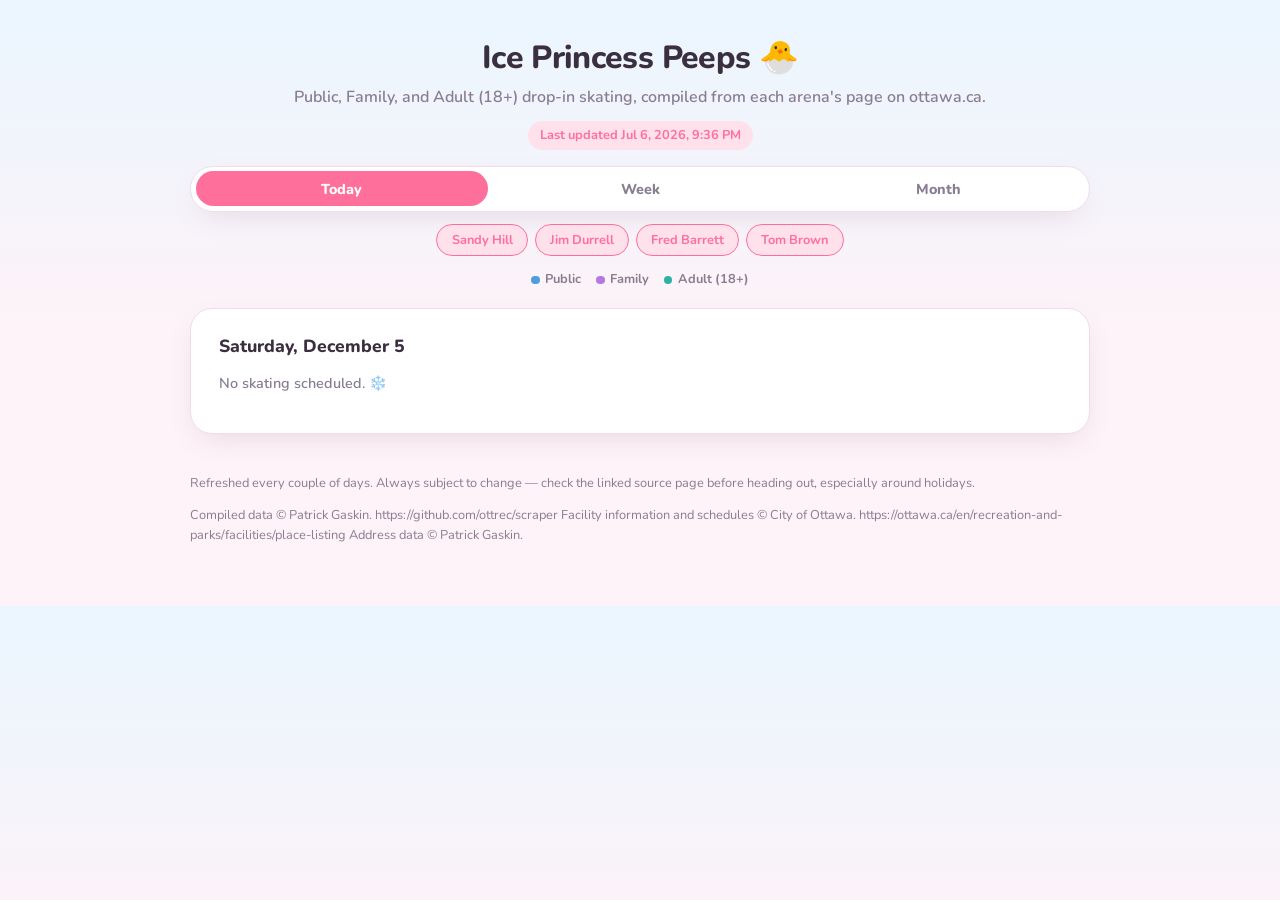
==== index.html @ bae4fd9f "Add rink filter persistence, shareable day links, and PWA install support - Rink filter selections a" ====
<!DOCTYPE html>
<html lang="en">
<head>
<meta charset="UTF-8">
<meta name="viewport" content="width=device-width, initial-scale=1.0">
<title>Ottawa Public Skating Schedule</title>
<link rel="icon" href="data:image/svg+xml,%3Csvg xmlns='http://www.w3.org/2000/svg' viewBox='0 0 100 100'%3E%3Ctext y='.9em' font-size='90'%3E%E2%9B%B8%EF%B8%8F%3C/text%3E%3C/svg%3E">
<link rel="manifest" href="manifest.webmanifest">
<link rel="apple-touch-icon" href="icon-192.png">
<meta name="theme-color" content="#ff6f9c">
<meta name="apple-mobile-web-app-capable" content="yes">
<meta name="apple-mobile-web-app-status-bar-style" content="default">
<meta name="apple-mobile-web-app-title" content="Ice Princess Peeps">
<link rel="preconnect" href="https://fonts.googleapis.com">
<link rel="preconnect" href="https://fonts.gstatic.com" crossorigin>
<link href="https://fonts.googleapis.com/css2?family=Nunito:wght@400;600;700;800&display=swap" rel="stylesheet">
<link rel="stylesheet" href="style.css">
</head>
<body>
  <header>
    <div class="title-row">
      <h1>Ice Princess Peeps 🐣</h1>
    </div>
    <p class="subtitle">Public, Family, and Adult (18+) drop-in skating, compiled from each arena's page on ottawa.ca.</p>
    <p id="generated-at" class="generated-at"></p>
  </header>

  <div class="controls">
    <div class="tabs" id="tabs" role="tablist">
      <button class="tab" data-view="today" role="tab">Today</button>
      <button class="tab" data-view="week" role="tab">Week</button>
      <button class="tab" data-view="month" role="tab">Month</button>
    </div>
    <div class="rink-filters" id="rink-filters"></div>
  </div>

  <div class="nav-row" id="nav-row">
    <button class="nav-btn" id="nav-prev" aria-label="Previous">&#8249;</button>
    <span class="nav-label" id="nav-label"></span>
    <button class="nav-btn" id="nav-next" aria-label="Next">&#8250;</button>
  </div>

  <div class="legend" id="legend"></div>

  <main id="calendar"></main>

  <div class="day-detail hidden" id="day-detail"></div>

  <footer>
    <p>Refreshed every couple of days. Always subject to change &mdash;
       check the linked source page before heading out, especially around holidays.</p>
    <p id="attribution"></p>
  </footer>

  <script src="app.js"></script>
</body>
</html>
---- style.css ----
:root {
  --bg: #fdf3f8;
  --bg-accent: #eaf6ff;
  --card-bg: #ffffff;
  --text: #3a2e3f;
  --muted: #8a7d92;
  --border: #f0dced;
  --accent: #ff6f9c;
  --accent-soft: #ffe1ec;
  --stale: #c98a1c;
  --error: #e0567c;
  --shadow: 0 10px 30px -12px rgba(154, 92, 130, 0.25);

  --public: #4f9dde;
  --public-bg: #e4f2fd;
  --family: #b678e0;
  --family-bg: #f3e6fb;
  --adult: #2bb3a3;
  --adult-bg: #e0f7f3;
}

@media (prefers-color-scheme: dark) {
  :root {
    --bg: #221a25;
    --bg-accent: #201f2b;
    --card-bg: #2c2331;
    --text: #f2e9f4;
    --muted: #b3a3ba;
    --border: #40323f;
    --accent: #ff8fb3;
    --accent-soft: #4a2f3d;
    --stale: #ecc161;
    --error: #ff8fa8;
    --shadow: 0 10px 30px -12px rgba(0, 0, 0, 0.45);

    --public: #7cc2ff;
    --public-bg: #253347;
    --family: #d3a1f2;
    --family-bg: #392b47;
    --adult: #6bddc9;
    --adult-bg: #1f3c39;
  }
}

* {
  box-sizing: border-box;
}

body {
  margin: 0;
  padding: 0 1rem 3rem;
  background: linear-gradient(180deg, var(--bg-accent), var(--bg) 320px);
  color: var(--text);
  font-family: "Nunito", -apple-system, BlinkMacSystemFont, "Segoe UI", Roboto, Helvetica, Arial, sans-serif;
  line-height: 1.5;
}

header {
  max-width: 900px;
  margin: 0 auto;
  padding: 2.5rem 0 1rem;
  text-align: center;
}

.title-row {
  display: flex;
  align-items: center;
  justify-content: center;
  gap: 0.6rem;
}

h1 {
  margin: 0;
  font-size: 2rem;
  font-weight: 800;
  letter-spacing: -0.02em;
  line-height: 1.15;
}

.subtitle {
  margin: 0.5rem 0 0;
  color: var(--muted);
  font-weight: 600;
}

.generated-at {
  display: inline-block;
  margin: 0.75rem 0 0;
  font-size: 0.8rem;
  font-weight: 700;
  color: var(--accent);
  background: var(--accent-soft);
  padding: 0.3rem 0.75rem;
  border-radius: 999px;
}

main {
  max-width: 900px;
  margin: 0 auto;
}

.controls {
  max-width: 900px;
  margin: 0 auto 1rem;
  display: flex;
  flex-direction: column;
  align-items: stretch;
  gap: 0.75rem;
}

.tabs {
  display: flex;
  justify-content: center;
  gap: 0.4rem;
  background: var(--card-bg);
  border: 1px solid var(--border);
  border-radius: 999px;
  padding: 0.3rem;
  box-shadow: var(--shadow);
}

.tab {
  flex: 1;
  border: none;
  background: transparent;
  color: var(--muted);
  font-family: inherit;
  font-weight: 800;
  font-size: 0.9rem;
  padding: 0.45rem 1.1rem;
  border-radius: 999px;
  cursor: pointer;
}

.tab.active {
  color: #fff;
  background: var(--accent);
}

.rink-filters {
  display: flex;
  flex-wrap: wrap;
  justify-content: center;
  gap: 0.4rem;
}

.rink-chip {
  border: 1px solid var(--border);
  background: var(--card-bg);
  color: var(--muted);
  font-family: inherit;
  font-weight: 700;
  font-size: 0.8rem;
  padding: 0.4rem 0.9rem;
  border-radius: 999px;
  cursor: pointer;
}

.rink-chip.active {
  color: var(--accent);
  border-color: var(--accent);
  background: var(--accent-soft);
}

.nav-row {
  max-width: 900px;
  margin: 0 auto 0.75rem;
  display: flex;
  align-items: center;
  justify-content: center;
  gap: 1rem;
}

.nav-row.hidden {
  display: none;
}

.nav-btn {
  border: 1px solid var(--border);
  background: var(--card-bg);
  color: var(--text);
  width: 2.1rem;
  height: 2.1rem;
  border-radius: 50%;
  font-size: 1.1rem;
  cursor: pointer;
  line-height: 1;
}

.nav-label {
  font-weight: 800;
  min-width: 11rem;
  text-align: center;
}

.legend {
  max-width: 900px;
  margin: 0 auto 1.25rem;
  display: flex;
  flex-wrap: wrap;
  justify-content: center;
  gap: 0.3rem 0.9rem;
  font-size: 0.8rem;
  font-weight: 700;
  color: var(--muted);
  line-height: 1.2;
}

.legend-item {
  display: inline-flex;
  align-items: center;
  gap: 0.35rem;
}

.dot {
  display: inline-block;
  width: 0.55rem;
  height: 0.55rem;
  border-radius: 50%;
  flex: 0 0 auto;
}

.dot.public { background: var(--public); }
.dot.family { background: var(--family); }
.dot.adult  { background: var(--adult); }

.cal-grid {
  background: var(--card-bg);
  border: 1px solid var(--border);
  border-radius: 22px;
  overflow: hidden;
  box-shadow: var(--shadow);
}

.cal-headrow,
.cal-body {
  display: grid;
  grid-template-columns: repeat(7, minmax(0, 1fr));
}

.cal-headcell {
  padding: 0.6rem 0.4rem;
  text-align: center;
  font-size: 0.75rem;
  font-weight: 800;
  color: var(--muted);
  text-transform: uppercase;
  letter-spacing: 0.03em;
  border-bottom: 1px solid var(--border);
}

.cal-cell {
  min-width: 0;
  min-height: 5.5rem;
  padding: 0.4rem 0.3rem;
  border-right: 1px solid var(--border);
  border-bottom: 1px solid var(--border);
  cursor: pointer;
  overflow: hidden;
}

.cal-cell:hover,
.cal-cell:focus-visible {
  background: var(--bg-accent);
}

.cal-cell:focus-visible {
  outline: 2px solid var(--accent);
  outline-offset: -2px;
}

.cal-grid.week .cal-cell {
  min-height: 8rem;
}

.cal-cell:nth-child(7n) {
  border-right: none;
}

.cal-cell.muted {
  background: var(--bg-accent);
  opacity: 0.55;
}

.cal-cell.today {
  background: var(--accent-soft);
}

.cal-cell.selected {
  box-shadow: inset 0 0 0 2px var(--accent);
}

.cal-daynum {
  display: block;
  font-size: 0.8rem;
  font-weight: 800;
}

.cal-events {
  display: flex;
  flex-direction: column;
  gap: 0.2rem;
  margin-top: 0.25rem;
  min-width: 0;
}

.cal-event {
  display: flex;
  align-items: center;
  gap: 0.3rem;
  font-size: 0.72rem;
  font-weight: 700;
  min-width: 0;
  overflow: hidden;
  white-space: nowrap;
}

.cal-time {
  flex: 0 0 auto;
  overflow: hidden;
  text-overflow: ellipsis;
}

.cal-rink {
  min-width: 0;
  overflow: hidden;
  text-overflow: ellipsis;
  white-space: nowrap;
}

@media (max-width: 640px) {
  .cal-rink {
    display: none;
  }
}

.today-view {
  background: var(--card-bg);
  border: 1px solid var(--border);
  border-radius: 22px;
  padding: 1.5rem 1.75rem;
  box-shadow: var(--shadow);
}

.today-date {
  margin: 0 0 0.5rem;
  font-weight: 800;
  font-size: 1.1rem;
}

.day-detail-header {
  display: flex;
  align-items: center;
  justify-content: space-between;
  gap: 0.75rem;
}

.day-detail-header .today-date {
  margin: 0 0 0.5rem;
}

.share-btn {
  flex: 0 0 auto;
  border: 1px solid var(--border);
  background: var(--bg-accent);
  color: var(--text);
  font-family: inherit;
  font-weight: 700;
  font-size: 0.75rem;
  padding: 0.35rem 0.75rem;
  border-radius: 999px;
  cursor: pointer;
  white-space: nowrap;
}

.share-btn:hover {
  background: var(--accent-soft);
}

.today-row {
  display: flex;
  flex-direction: column;
  gap: 0.15rem;
  padding: 0.5rem 0;
  border-bottom: 1px dashed var(--border);
  line-height: 1.25;
}

.today-row:last-child {
  border-bottom: none;
}

.today-time {
  font-weight: 800;
  display: flex;
  align-items: center;
  gap: 0.4rem;
}

.today-meta {
  color: var(--muted);
  font-size: 0.85rem;
  font-weight: 600;
}

.today-meta strong {
  color: var(--text);
  font-weight: 700;
}

.day-detail {
  max-width: 900px;
  margin: 1rem auto 0;
  background: var(--card-bg);
  border: 1px solid var(--border);
  border-radius: 22px;
  padding: 1.25rem 1.5rem;
  box-shadow: var(--shadow);
}

.day-detail.hidden {
  display: none;
}

.day-detail-hint {
  margin: 0;
  color: var(--muted);
  font-weight: 600;
}

footer {
  max-width: 900px;
  margin: 2.5rem auto 0;
  color: var(--muted);
  font-size: 0.8rem;
}

.empty-state {
  color: var(--muted);
  font-size: 0.9rem;
  font-weight: 600;
}
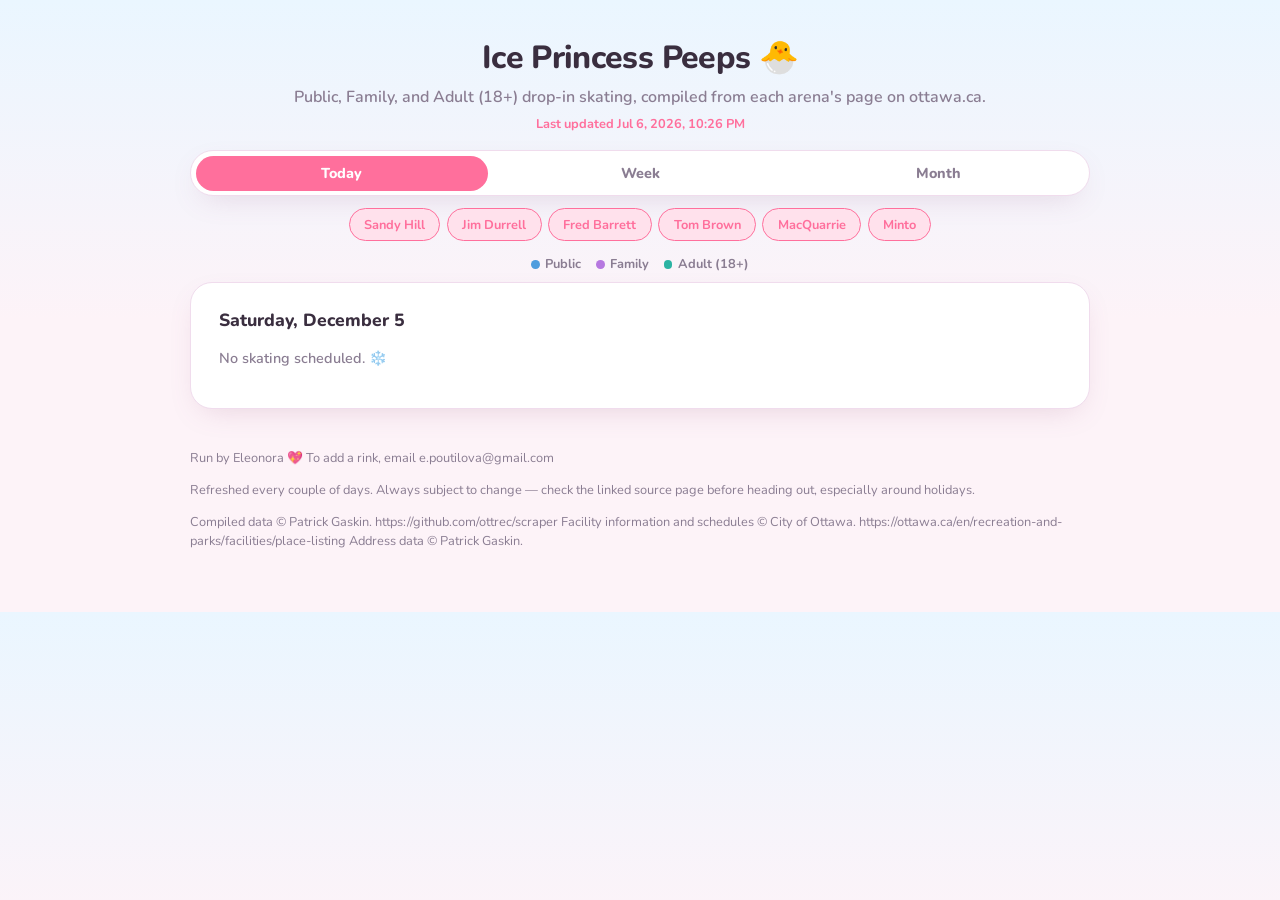
==== commit 3010a9d2: "Add footer credit line" ====
--- a/index.html
+++ b/index.html
@@ -47,6 +47,7 @@
   <div class="day-detail hidden" id="day-detail"></div>
 
   <footer>
+    <p>Run by Eleonora &#128150; To add a rink, email e.poutilova@gmail.com</p>
     <p>Refreshed every couple of days. Always subject to change &mdash;
        check the linked source page before heading out, especially around holidays.</p>
     <p id="attribution"></p>
--- a/style.css
+++ b/style.css
@@ -84,14 +84,10 @@
 }
 
 .generated-at {
-  display: inline-block;
-  margin: 0.75rem 0 0;
+  margin: 0.4rem 0 0;
   font-size: 0.8rem;
   font-weight: 700;
   color: var(--accent);
-  background: var(--accent-soft);
-  padding: 0.3rem 0.75rem;
-  border-radius: 999px;
 }
 
 main {
@@ -195,7 +191,7 @@
 
 .legend {
   max-width: 900px;
-  margin: 0 auto 1.25rem;
+  margin: 0 auto 0.625rem;
   display: flex;
   flex-wrap: wrap;
   justify-content: center;
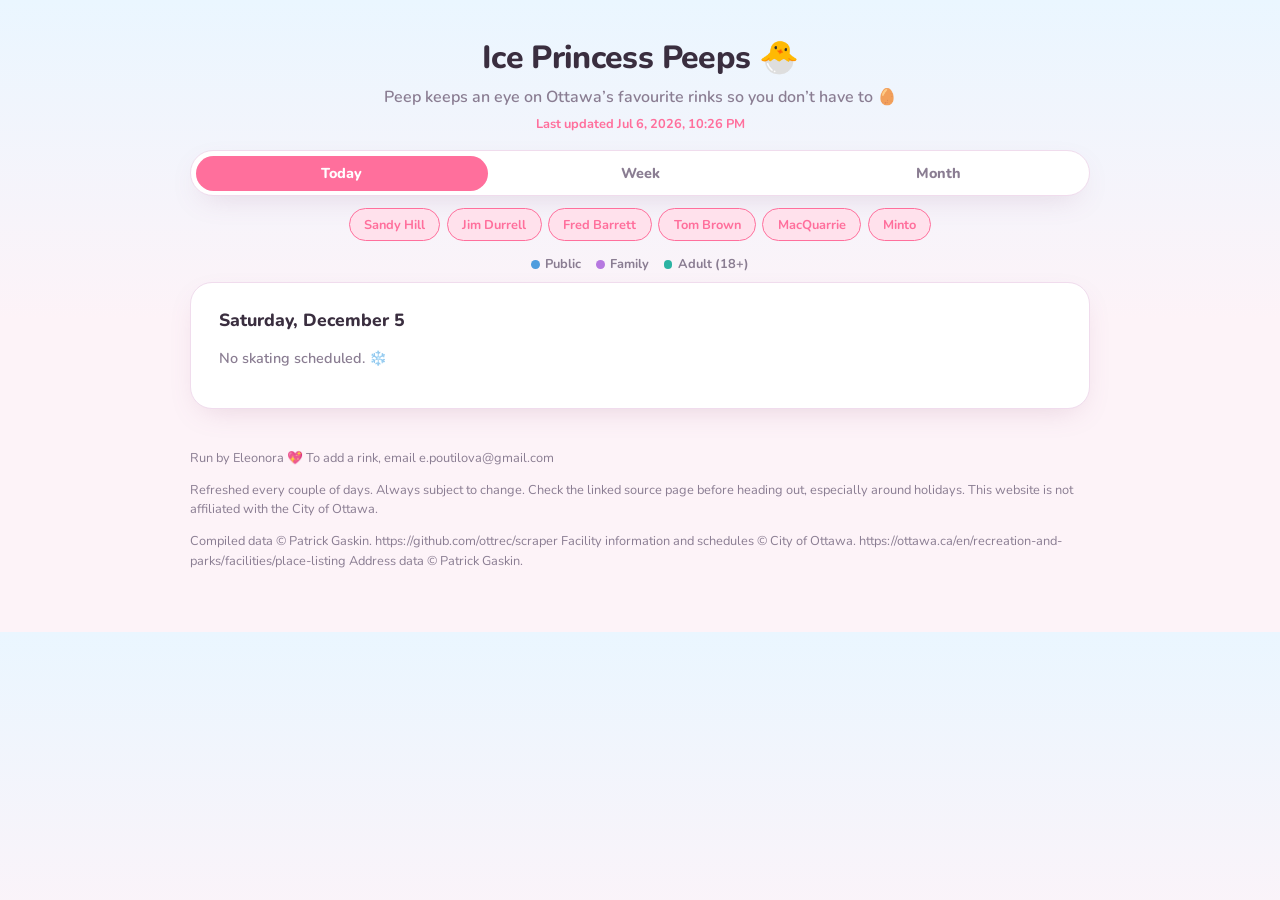
==== commit 8e4ee064: "WIP: footer/subtitle text updates, add rinkUrl to sessions" ====
--- a/index.html
+++ b/index.html
@@ -21,7 +21,7 @@
     <div class="title-row">
       <h1>Ice Princess Peeps 🐣</h1>
     </div>
-    <p class="subtitle">Public, Family, and Adult (18+) drop-in skating, compiled from each arena's page on ottawa.ca.</p>
+    <p class="subtitle">Peep keeps an eye on Ottawa&rsquo;s favourite rinks so you don&rsquo;t have to &#129370;</p>
     <p id="generated-at" class="generated-at"></p>
   </header>
 
@@ -48,8 +48,7 @@
 
   <footer>
     <p>Run by Eleonora &#128150; To add a rink, email e.poutilova@gmail.com</p>
-    <p>Refreshed every couple of days. Always subject to change &mdash;
-       check the linked source page before heading out, especially around holidays.</p>
+    <p>Refreshed every couple of days. Always subject to change. Check the linked source page before heading out, especially around holidays. This website is not affiliated with the City of Ottawa.</p>
     <p id="attribution"></p>
   </footer>
 
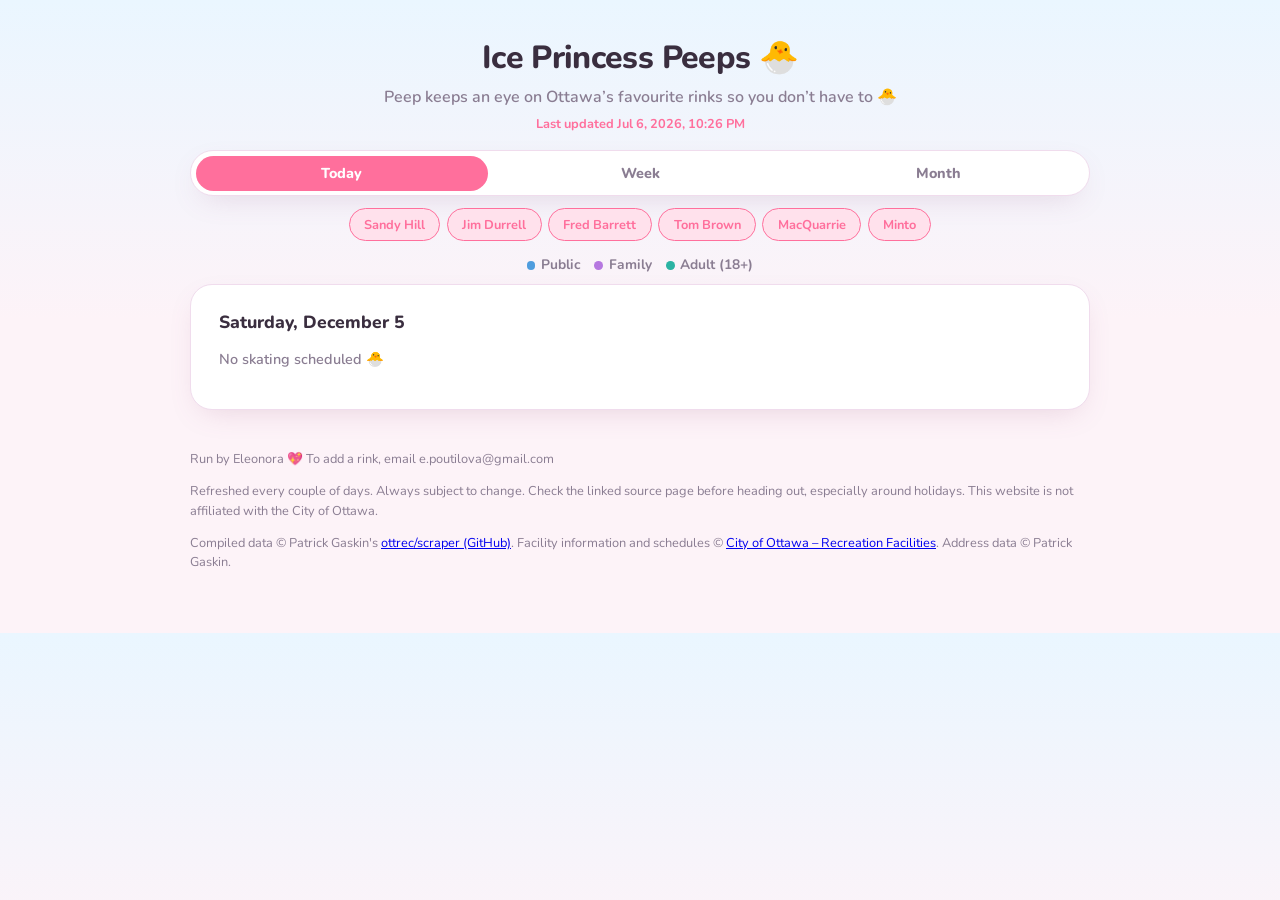
==== commit a41e7ddb: "Add legend filtering, clickable day rows, new app icon, footer polish - New chick app icon (icon-192" ====
--- a/index.html
+++ b/index.html
@@ -4,7 +4,7 @@
 <meta charset="UTF-8">
 <meta name="viewport" content="width=device-width, initial-scale=1.0">
 <title>Ottawa Public Skating Schedule</title>
-<link rel="icon" href="data:image/svg+xml,%3Csvg xmlns='http://www.w3.org/2000/svg' viewBox='0 0 100 100'%3E%3Ctext y='.9em' font-size='90'%3E%E2%9B%B8%EF%B8%8F%3C/text%3E%3C/svg%3E">
+<link rel="icon" href="icon-192.png">
 <link rel="manifest" href="manifest.webmanifest">
 <link rel="apple-touch-icon" href="icon-192.png">
 <meta name="theme-color" content="#ff6f9c">
@@ -21,7 +21,7 @@
     <div class="title-row">
       <h1>Ice Princess Peeps 🐣</h1>
     </div>
-    <p class="subtitle">Peep keeps an eye on Ottawa&rsquo;s favourite rinks so you don&rsquo;t have to &#129370;</p>
+    <p class="subtitle">Peep keeps an eye on Ottawa&rsquo;s favourite rinks so you don&rsquo;t have to &#128035;</p>
     <p id="generated-at" class="generated-at"></p>
   </header>
 
--- a/style.css
+++ b/style.css
@@ -158,6 +158,16 @@
   background: var(--accent-soft);
 }
 
+@media (max-width: 640px) {
+  .rink-filters {
+    background: var(--card-bg);
+    border: 1px solid var(--border);
+    border-radius: 18px;
+    box-shadow: var(--shadow);
+    padding: 0.5rem;
+  }
+}
+
 .nav-row {
   max-width: 900px;
   margin: 0 auto 0.75rem;
@@ -196,7 +206,7 @@
   flex-wrap: wrap;
   justify-content: center;
   gap: 0.3rem 0.9rem;
-  font-size: 0.8rem;
+  font-size: 0.86rem;
   font-weight: 700;
   color: var(--muted);
   line-height: 1.2;
@@ -206,6 +216,19 @@
   display: inline-flex;
   align-items: center;
   gap: 0.35rem;
+  border: none;
+  background: none;
+  padding: 0;
+  margin: 0;
+  font: inherit;
+  color: inherit;
+  cursor: pointer;
+  opacity: 1;
+  white-space: nowrap;
+}
+
+.legend-item.inactive {
+  opacity: 0.4;
 }
 
 .dot {
@@ -377,13 +400,21 @@
   display: flex;
   flex-direction: column;
   gap: 0.15rem;
-  padding: 0.5rem 0;
+  padding: 0.5rem 0.5rem;
+  margin: 0 -0.5rem;
   border-bottom: 1px dashed var(--border);
+  border-radius: 10px;
   line-height: 1.25;
+  color: inherit;
+  text-decoration: none;
 }
 
 .today-row:last-child {
   border-bottom: none;
+}
+
+.today-row:hover {
+  background: var(--bg-accent);
 }
 
 .today-time {
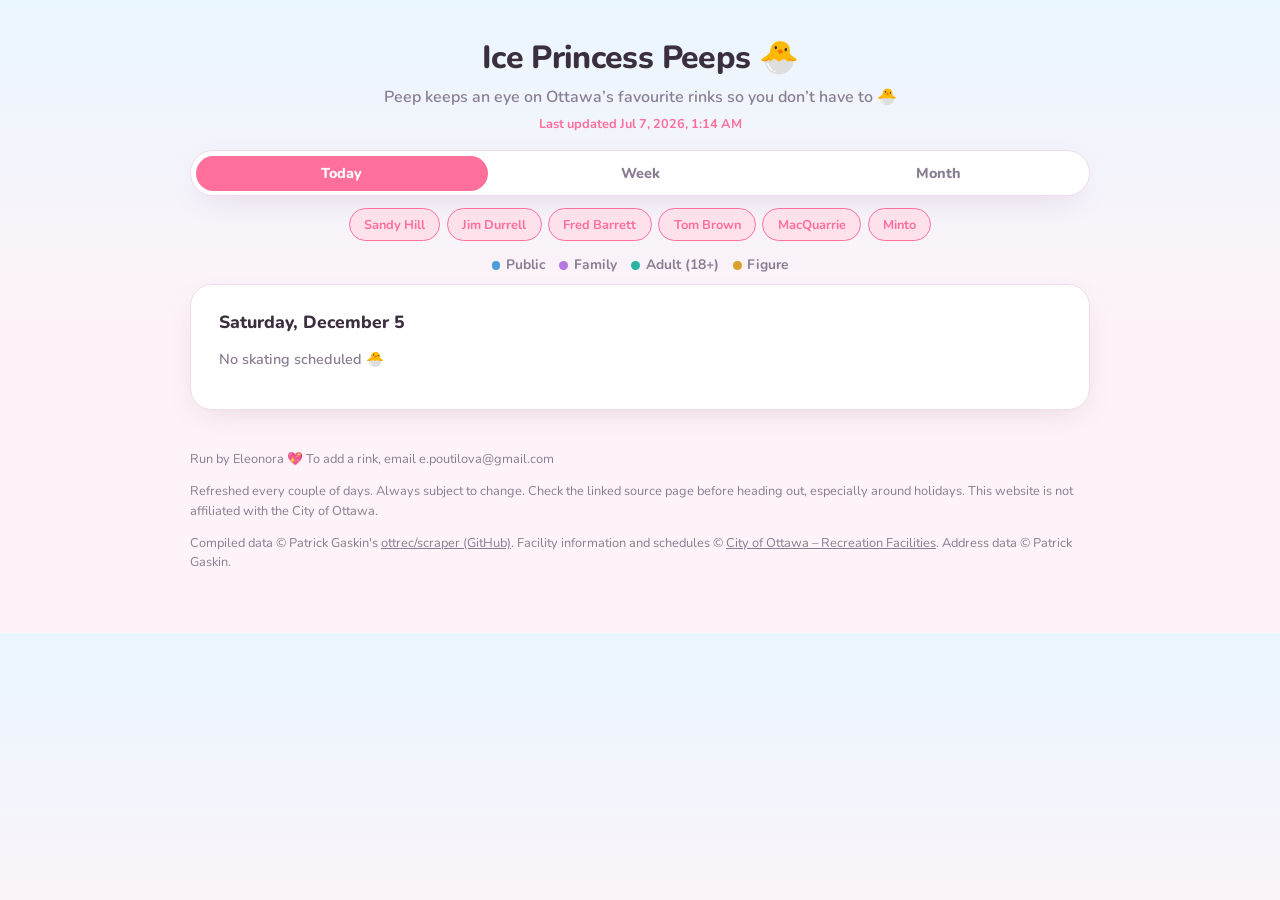
==== commit 61eedeae: "Restore skate emoji as browser tab favicon, keep PNG icon for phone home screen" ====
--- a/index.html
+++ b/index.html
@@ -4,7 +4,7 @@
 <meta charset="UTF-8">
 <meta name="viewport" content="width=device-width, initial-scale=1.0">
 <title>Ottawa Public Skating Schedule</title>
-<link rel="icon" href="icon-192.png">
+<link rel="icon" href="data:image/svg+xml,%3Csvg xmlns='http://www.w3.org/2000/svg' viewBox='0 0 100 100'%3E%3Ctext y='.9em' font-size='90'%3E%E2%9B%B8%EF%B8%8F%3C/text%3E%3C/svg%3E">
 <link rel="manifest" href="manifest.webmanifest">
 <link rel="apple-touch-icon" href="icon-192.png">
 <meta name="theme-color" content="#ff6f9c">
--- a/style.css
+++ b/style.css
@@ -17,6 +17,8 @@
   --family-bg: #f3e6fb;
   --adult: #2bb3a3;
   --adult-bg: #e0f7f3;
+  --figure: #dba02c;
+  --figure-bg: #fbf0dc;
 }
 
 @media (prefers-color-scheme: dark) {
@@ -39,6 +41,8 @@
     --family-bg: #392b47;
     --adult: #6bddc9;
     --adult-bg: #1f3c39;
+    --figure: #f2c766;
+    --figure-bg: #3d3320;
   }
 }
 
@@ -158,16 +162,6 @@
   background: var(--accent-soft);
 }
 
-@media (max-width: 640px) {
-  .rink-filters {
-    background: var(--card-bg);
-    border: 1px solid var(--border);
-    border-radius: 18px;
-    box-shadow: var(--shadow);
-    padding: 0.5rem;
-  }
-}
-
 .nav-row {
   max-width: 900px;
   margin: 0 auto 0.75rem;
@@ -242,6 +236,7 @@
 .dot.public { background: var(--public); }
 .dot.family { background: var(--family); }
 .dot.adult  { background: var(--adult); }
+.dot.figure { background: var(--figure); }
 
 .cal-grid {
   background: var(--card-bg);
@@ -462,6 +457,10 @@
   font-size: 0.8rem;
 }
 
+footer a {
+  color: inherit;
+}
+
 .empty-state {
   color: var(--muted);
   font-size: 0.9rem;
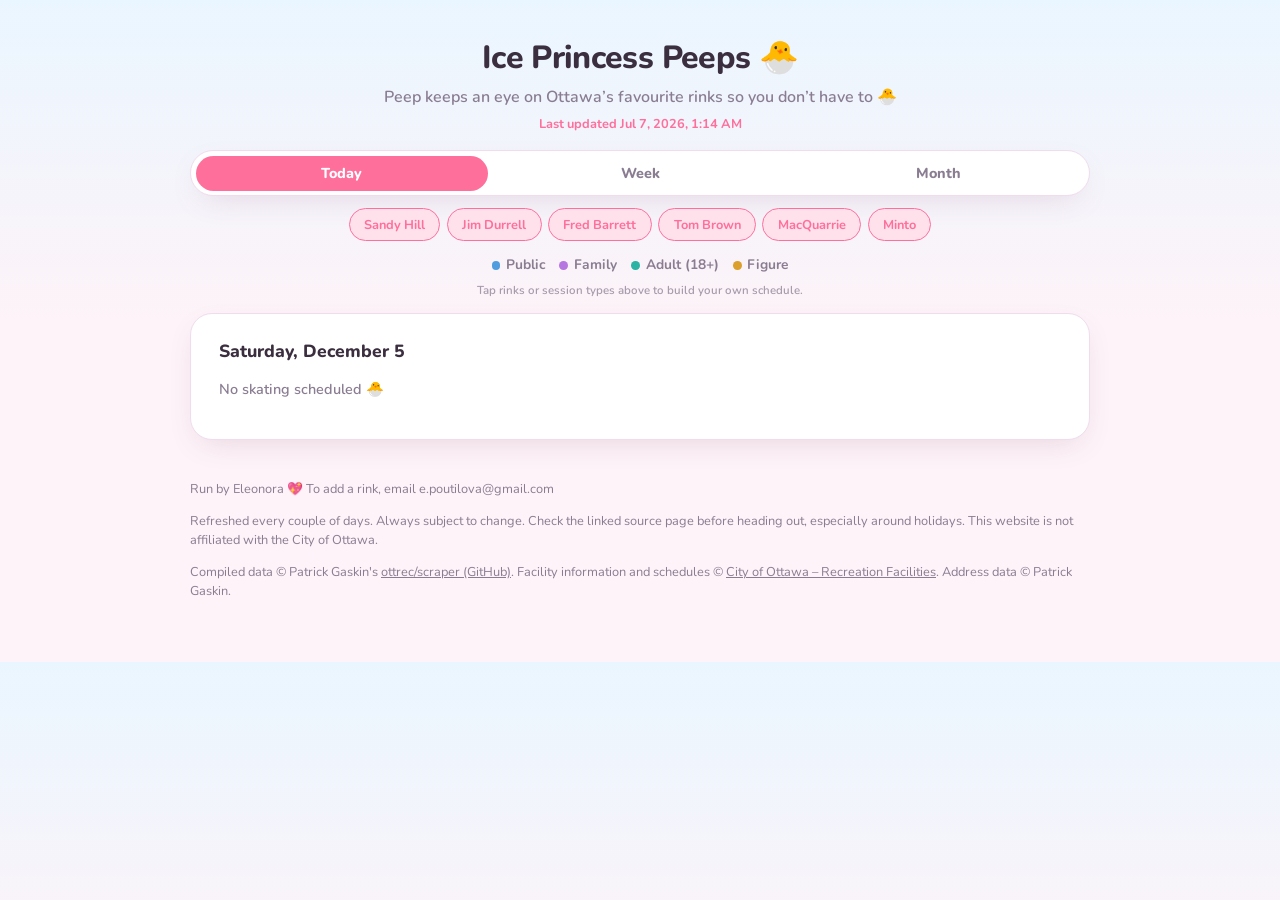
==== commit 53fc298f: "Show reservation-required note in day detail, add filter discoverability hint Propagates the ottrec " ====
--- a/index.html
+++ b/index.html
@@ -34,13 +34,15 @@
     <div class="rink-filters" id="rink-filters"></div>
   </div>
 
+  <div class="legend" id="legend"></div>
+
+  <p class="filter-hint">Tap rinks or session types above to build your own schedule.</p>
+
   <div class="nav-row" id="nav-row">
     <button class="nav-btn" id="nav-prev" aria-label="Previous">&#8249;</button>
     <span class="nav-label" id="nav-label"></span>
     <button class="nav-btn" id="nav-next" aria-label="Next">&#8250;</button>
   </div>
-
-  <div class="legend" id="legend"></div>
 
   <main id="calendar"></main>
 
--- a/style.css
+++ b/style.css
@@ -162,9 +162,19 @@
   background: var(--accent-soft);
 }
 
+.filter-hint {
+  max-width: 900px;
+  margin: -0.4rem auto 0.9rem;
+  text-align: center;
+  font-size: 0.72rem;
+  font-weight: 600;
+  color: var(--muted);
+  opacity: 0.75;
+}
+
 .nav-row {
   max-width: 900px;
-  margin: 0 auto 0.75rem;
+  margin: 0 auto 0.5rem;
   display: flex;
   align-items: center;
   justify-content: center;
@@ -195,7 +205,7 @@
 
 .legend {
   max-width: 900px;
-  margin: 0 auto 0.625rem;
+  margin: 0 auto 0.9rem;
   display: flex;
   flex-wrap: wrap;
   justify-content: center;
@@ -430,6 +440,15 @@
   font-weight: 700;
 }
 
+.reservation-note {
+  color: var(--stale);
+  font-weight: 700;
+}
+
+.reservation-note::before {
+  content: " · ";
+}
+
 .day-detail {
   max-width: 900px;
   margin: 1rem auto 0;
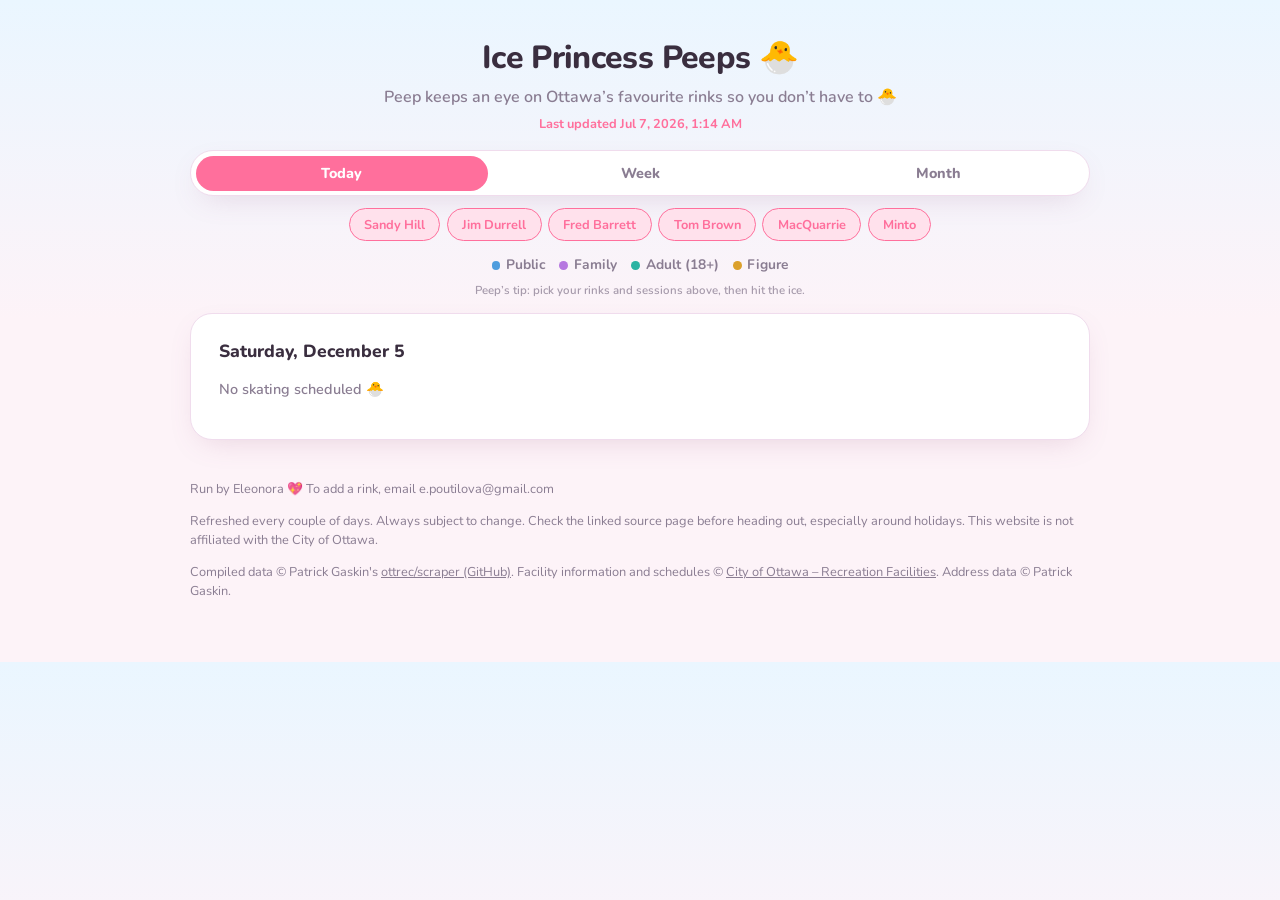
==== commit 7e6b1dc6: "Move reservation note to its own line, update filter hint copy" ====
--- a/index.html
+++ b/index.html
@@ -36,7 +36,7 @@
 
   <div class="legend" id="legend"></div>
 
-  <p class="filter-hint">Tap rinks or session types above to build your own schedule.</p>
+  <p class="filter-hint">Peep&rsquo;s tip: pick your rinks and sessions above, then hit the ice.</p>
 
   <div class="nav-row" id="nav-row">
     <button class="nav-btn" id="nav-prev" aria-label="Previous">&#8249;</button>
--- a/style.css
+++ b/style.css
@@ -442,11 +442,8 @@
 
 .reservation-note {
   color: var(--stale);
-  font-weight: 700;
-}
-
-.reservation-note::before {
-  content: " · ";
+  font-size: 0.8rem;
+  font-weight: 700;
 }
 
 .day-detail {
